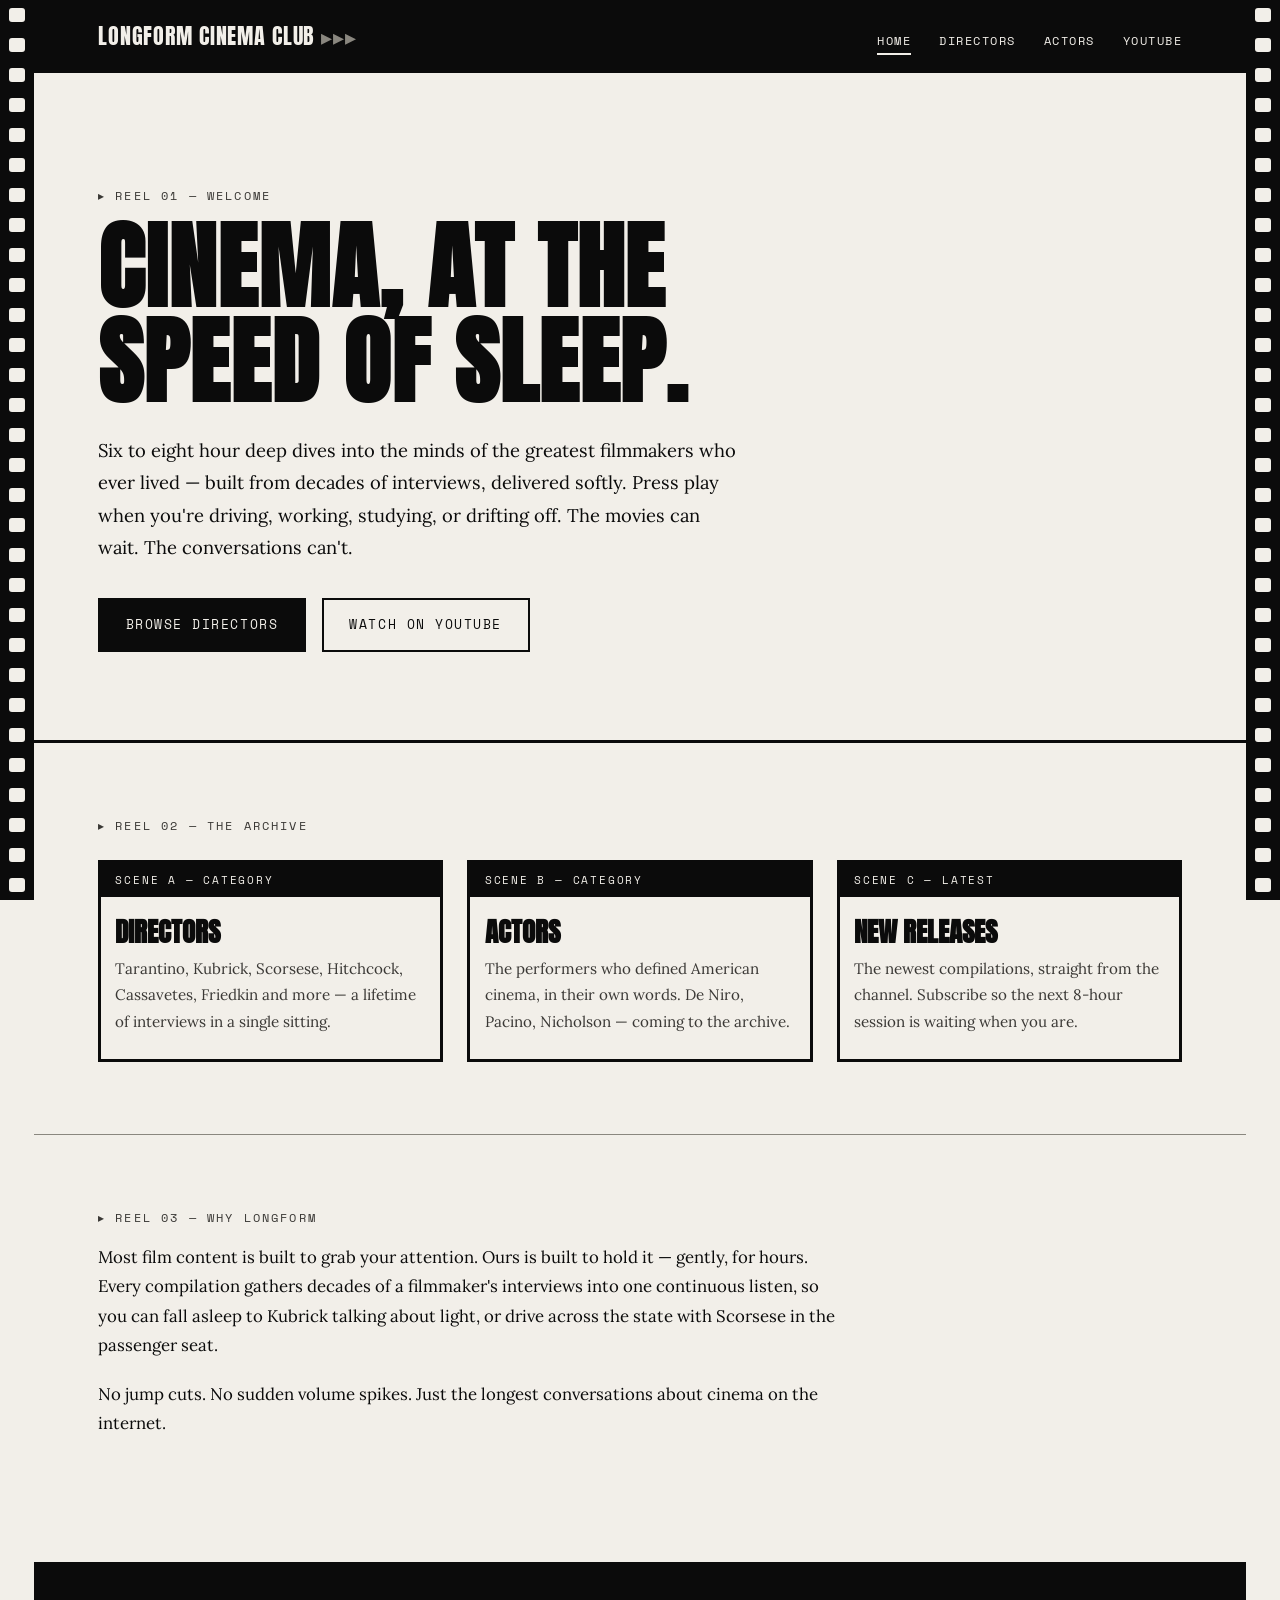
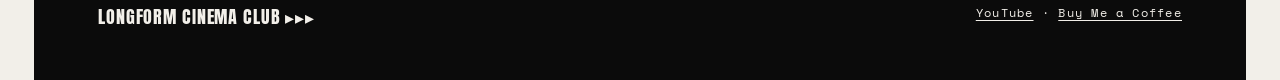
==== index.html @ 90c487da "Initial site commit Co-Authored-By: Claude Sonnet 5 <noreply@anthropic.com>" ====
<!DOCTYPE html>
<html lang="en">
<head>
  <meta charset="UTF-8">
  <meta name="viewport" content="width=device-width, initial-scale=1.0">
  <title>Longform Cinema Club — 6+ Hour Director &amp; Actor Interviews for Sleep, Study &amp; Long Drives</title>
  <meta name="description" content="Longform Cinema Club creates 6–8 hour compilations of film director and actor interviews — softly narrated, perfect for falling asleep, studying, working, or long drives.">
  <link rel="stylesheet" href="css/style.css">
</head>
<body>
  <div class="rail rail-left" aria-hidden="true"></div>
  <div class="rail rail-right" aria-hidden="true"></div>

  <header>
    <a class="wordmark" href="index.html">Longform Cinema Club <span>▸▸▸</span></a>
    <nav aria-label="Main">
      <a href="index.html" aria-current="page">Home</a>
      <a href="directors/index.html">Directors</a>
      <a href="actors/index.html">Actors</a>
      <a href="https://www.youtube.com/@longformcinemaclub">YouTube</a>
    </nav>
  </header>

  <main>
    <section class="hero">
      <span class="slate">Reel 01 — Welcome</span>
      <h1>Cinema, at the speed of sleep.</h1>
      <p class="lede">Six to eight hour deep dives into the minds of the greatest filmmakers who ever lived — built from decades of interviews, delivered softly. Press play when you're driving, working, studying, or drifting off. The movies can wait. The conversations can't.</p>
      <div class="actions">
        <a class="btn solid" href="directors/index.html">Browse Directors</a>
        <a class="btn" href="https://www.youtube.com/@longformcinemaclub">Watch on YouTube</a>
      </div>
    </section>

    <section class="section">
      <span class="slate">Reel 02 — The Archive</span>
      <div class="frame-grid">
        <a class="frame" href="directors/index.html">
          <div class="frame-top">Scene A — Category</div>
          <div class="frame-body">
            <h3>Directors</h3>
            <p>Tarantino, Kubrick, Scorsese, Hitchcock, Cassavetes, Friedkin and more — a lifetime of interviews in a single sitting.</p>
          </div>
        </a>
        <a class="frame" href="actors/index.html">
          <div class="frame-top">Scene B — Category</div>
          <div class="frame-body">
            <h3>Actors</h3>
            <p>The performers who defined American cinema, in their own words. De Niro, Pacino, Nicholson — coming to the archive.</p>
          </div>
        </a>
        <a class="frame" href="https://www.youtube.com/@longformcinemaclub">
          <div class="frame-top">Scene C — Latest</div>
          <div class="frame-body">
            <h3>New Releases</h3>
            <p>The newest compilations, straight from the channel. Subscribe so the next 8-hour session is waiting when you are.</p>
          </div>
        </a>
      </div>
    </section>

    <section class="section">
      <span class="slate">Reel 03 — Why Longform</span>
      <div class="article" style="padding:0; max-width:74ch; margin:0;">
        <p>Most film content is built to grab your attention. Ours is built to hold it — gently, for hours. Every compilation gathers decades of a filmmaker's interviews into one continuous listen, so you can fall asleep to Kubrick talking about light, or drive across the state with Scorsese in the passenger seat.</p>
        <p>No jump cuts. No sudden volume spikes. Just the longest conversations about cinema on the internet.</p>
      </div>
    </section>
  </main>

  <footer>
    <div class="foot-grid">
      <p class="tagline">Longform Cinema Club ▸▸▸</p>
      <p>
        <a href="https://www.youtube.com/@longformcinemaclub">YouTube</a> ·
        <a href="https://buymeacoffee.com/reallysleepyknowledge">Buy Me a Coffee</a>
      </p>
    </div>
  </footer>
</body>
</html>
---- css/style.css ----
/* ============================================
   LONGFORM CINEMA CLUB — style.css
   Black & white. Film strip rails on both edges.
   ============================================ */

@import url('https://fonts.googleapis.com/css2?family=Anton&family=Lora:ital,wght@0,400;0,500;1,400&family=Space+Mono:wght@400;700&display=swap');

:root {
  --black: #0b0b0b;
  --white: #f2efe9;
  --gray: #8a877f;
  --gray-dark: #3a3835;
  --rail-w: 34px;
  --display: 'Anton', sans-serif;
  --body: 'Lora', serif;
  --mono: 'Space Mono', monospace;
}

* { margin: 0; padding: 0; box-sizing: border-box; }

html { scroll-behavior: smooth; }
@media (prefers-reduced-motion: reduce) {
  html { scroll-behavior: auto; }
  * { animation: none !important; transition: none !important; }
}

body {
  background: var(--white);
  color: var(--black);
  font-family: var(--body);
  font-size: 1.05rem;
  line-height: 1.75;
  padding-left: var(--rail-w);
  padding-right: var(--rail-w);
}

/* ---------- Film strip rails ---------- */
.rail {
  position: fixed;
  top: 0; bottom: 0;
  width: var(--rail-w);
  background-color: var(--black);
  background-image: url("data:image/svg+xml,%3Csvg xmlns='http://www.w3.org/2000/svg' width='34' height='30' viewBox='0 0 34 30'%3E%3Crect x='9' y='8' width='16' height='14' rx='3' fill='%23f2efe9'/%3E%3C/svg%3E");
  background-repeat: repeat-y;
  background-position: center top;
  z-index: 100;
}
.rail-left { left: 0; }
.rail-right { right: 0; }

/* ---------- Header ---------- */
header {
  background: var(--black);
  color: var(--white);
  padding: 1.1rem 5vw;
  display: flex;
  align-items: baseline;
  justify-content: space-between;
  flex-wrap: wrap;
  gap: .75rem 2rem;
}
.wordmark {
  font-family: var(--display);
  font-size: 1.35rem;
  letter-spacing: .04em;
  text-transform: uppercase;
  color: var(--white);
  text-decoration: none;
}
.wordmark span { color: var(--gray); }
nav { display: flex; gap: 1.75rem; }
nav a {
  font-family: var(--mono);
  font-size: .78rem;
  letter-spacing: .12em;
  text-transform: uppercase;
  color: var(--white);
  text-decoration: none;
  border-bottom: 2px solid transparent;
  padding-bottom: 2px;
}
nav a:hover, nav a:focus-visible, nav a[aria-current="page"] { border-bottom-color: var(--white); }
a:focus-visible { outline: 2px solid var(--black); outline-offset: 3px; }
header a:focus-visible { outline-color: var(--white); }

/* ---------- Slate label (mono eyebrow) ---------- */
.slate {
  font-family: var(--mono);
  font-size: .75rem;
  letter-spacing: .18em;
  text-transform: uppercase;
  color: var(--gray-dark);
  display: block;
  margin-bottom: .9rem;
}
.slate::before { content: "▸ "; }

/* ---------- Hero ---------- */
.hero {
  padding: clamp(3.5rem, 9vw, 7rem) 5vw clamp(3rem, 7vw, 5.5rem);
  border-bottom: 3px solid var(--black);
}
.hero h1 {
  font-family: var(--display);
  font-size: clamp(2.6rem, 8vw, 6rem);
  line-height: .98;
  text-transform: uppercase;
  letter-spacing: .01em;
  max-width: 14ch;
}
.hero p.lede {
  margin-top: 1.6rem;
  max-width: 58ch;
  font-size: 1.15rem;
}
.hero .actions { margin-top: 2.2rem; display: flex; gap: 1rem; flex-wrap: wrap; }

/* ---------- Buttons ---------- */
.btn {
  font-family: var(--mono);
  font-size: .8rem;
  letter-spacing: .12em;
  text-transform: uppercase;
  text-decoration: none;
  padding: .85rem 1.6rem;
  border: 2px solid var(--black);
  color: var(--black);
  background: transparent;
  display: inline-block;
  transition: background .15s, color .15s;
}
.btn:hover, .btn:focus-visible { background: var(--black); color: var(--white); }
.btn.solid { background: var(--black); color: var(--white); }
.btn.solid:hover, .btn.solid:focus-visible { background: transparent; color: var(--black); }

/* ---------- Frame cards (category + roster) ---------- */
.section { padding: clamp(2.5rem, 6vw, 4.5rem) 5vw; }
.section + .section { border-top: 1px solid var(--gray); }

.frame-grid {
  display: grid;
  grid-template-columns: repeat(auto-fill, minmax(260px, 1fr));
  gap: 1.5rem;
  margin-top: 1.5rem;
}
.frame {
  border: 3px solid var(--black);
  background: var(--white);
  text-decoration: none;
  color: var(--black);
  display: flex;
  flex-direction: column;
  transition: transform .15s;
}
.frame:hover, .frame:focus-visible { transform: translateY(-4px); }
.frame .frame-top {
  background: var(--black);
  color: var(--white);
  font-family: var(--mono);
  font-size: .7rem;
  letter-spacing: .16em;
  text-transform: uppercase;
  padding: .45rem .9rem;
}
.frame .frame-body { padding: 1.3rem .9rem 1.5rem; }
.frame h3 {
  font-family: var(--display);
  font-size: 1.7rem;
  text-transform: uppercase;
  line-height: 1.05;
}
.frame p { margin-top: .6rem; font-size: .95rem; color: var(--gray-dark); }
.frame.soon { opacity: .45; pointer-events: none; }

/* ---------- Director page ---------- */
.video-wrap {
  background: var(--black);
  padding: clamp(1.5rem, 4vw, 3rem) 5vw;
}
.video-frame {
  position: relative;
  aspect-ratio: 16 / 9;
  max-width: 1100px;
  margin: 0 auto;
  border: 3px solid var(--white);
}
.video-frame iframe {
  position: absolute; inset: 0;
  width: 100%; height: 100%;
  border: 0;
}
.video-meta {
  max-width: 1100px;
  margin: 1.2rem auto 0;
  color: var(--white);
  display: flex;
  justify-content: space-between;
  flex-wrap: wrap;
  gap: .5rem 2rem;
  font-family: var(--mono);
  font-size: .78rem;
  letter-spacing: .12em;
  text-transform: uppercase;
}

.article {
  max-width: 74ch;
  margin: 0 auto;
  padding: clamp(2.5rem, 6vw, 4.5rem) 5vw;
}
.article h1, .article h2 {
  font-family: var(--display);
  text-transform: uppercase;
  line-height: 1.05;
}
.article h1 { font-size: clamp(2rem, 5vw, 3.2rem); margin-bottom: 1.2rem; }
.article h2 { font-size: clamp(1.4rem, 3.5vw, 2rem); margin: 2.8rem 0 1rem; }
.article p { margin-bottom: 1.2rem; }
.article a { color: var(--black); }
.article .divider {
  border: 0;
  border-top: 3px solid var(--black);
  width: 80px;
  margin: 2.5rem 0;
}

/* ---------- Footer ---------- */
footer {
  background: var(--black);
  color: var(--white);
  padding: 2.5rem 5vw 3rem;
  margin-top: 2rem;
}
footer .foot-grid {
  display: flex;
  justify-content: space-between;
  flex-wrap: wrap;
  gap: 1.5rem 3rem;
}
footer p, footer a {
  font-family: var(--mono);
  font-size: .78rem;
  letter-spacing: .1em;
  color: var(--white);
}
footer a { text-decoration: underline; text-underline-offset: 3px; }
footer .tagline {
  font-family: var(--display);
  font-size: 1.1rem;
  letter-spacing: .05em;
  text-transform: uppercase;
}

/* ---------- Mobile ---------- */
@media (max-width: 640px) {
  :root { --rail-w: 20px; }
  .rail { background-size: 20px 18px;
    background-image: url("data:image/svg+xml,%3Csvg xmlns='http://www.w3.org/2000/svg' width='20' height='18' viewBox='0 0 20 18'%3E%3Crect x='5' y='5' width='10' height='8' rx='2' fill='%23f2efe9'/%3E%3C/svg%3E");
  }
  nav { gap: 1rem; }
}
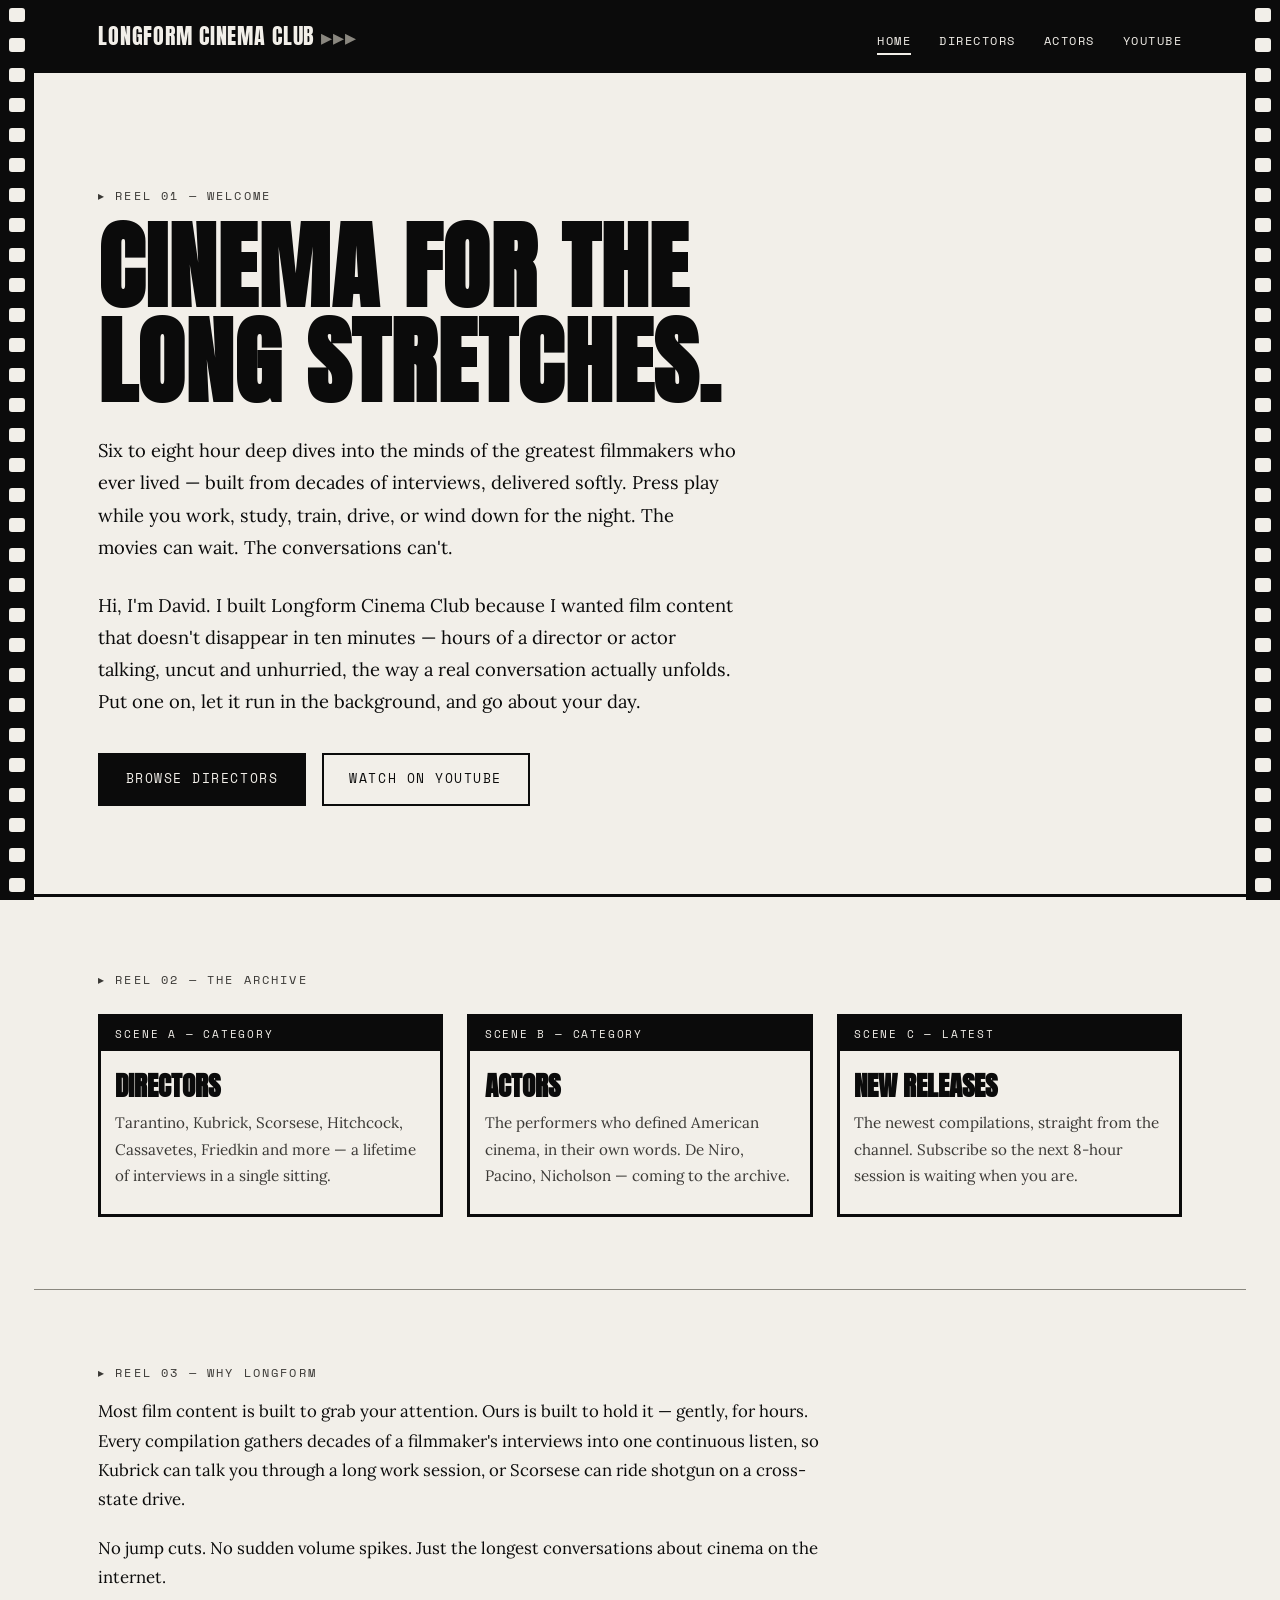
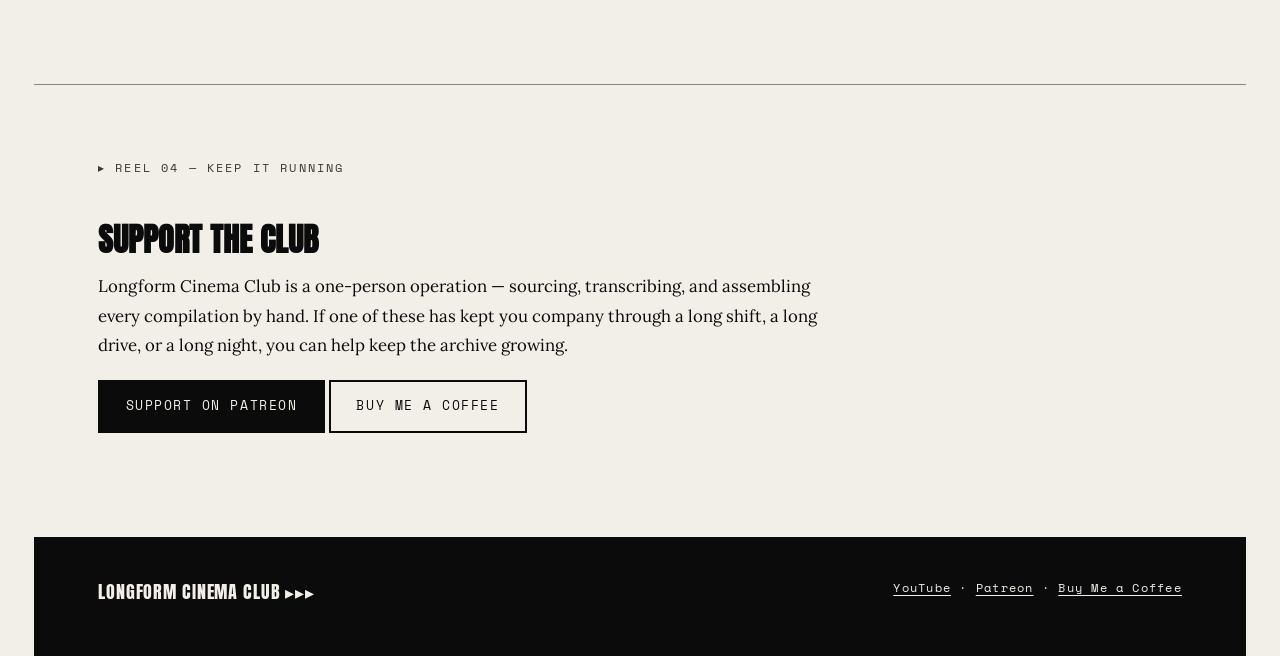
==== commit 2fd841e7: "Wire in real videos, rewrite copy away from sleep-first framing, add support links - Embed real YouT" ====
--- a/index.html
+++ b/index.html
@@ -3,8 +3,8 @@
 <head>
   <meta charset="UTF-8">
   <meta name="viewport" content="width=device-width, initial-scale=1.0">
-  <title>Longform Cinema Club — 6+ Hour Director &amp; Actor Interviews for Sleep, Study &amp; Long Drives</title>
-  <meta name="description" content="Longform Cinema Club creates 6–8 hour compilations of film director and actor interviews — softly narrated, perfect for falling asleep, studying, working, or long drives.">
+  <title>Longform Cinema Club — 6+ Hour Director &amp; Actor Interviews to Work, Study &amp; Drive To</title>
+  <meta name="description" content="Longform Cinema Club creates 6–8 hour compilations of film director and actor interviews — for background listening while you work, study, train, or drive.">
   <link rel="stylesheet" href="css/style.css">
 </head>
 <body>
@@ -24,8 +24,9 @@
   <main>
     <section class="hero">
       <span class="slate">Reel 01 — Welcome</span>
-      <h1>Cinema, at the speed of sleep.</h1>
-      <p class="lede">Six to eight hour deep dives into the minds of the greatest filmmakers who ever lived — built from decades of interviews, delivered softly. Press play when you're driving, working, studying, or drifting off. The movies can wait. The conversations can't.</p>
+      <h1>Cinema for the long stretches.</h1>
+      <p class="lede">Six to eight hour deep dives into the minds of the greatest filmmakers who ever lived — built from decades of interviews, delivered softly. Press play while you work, study, train, drive, or wind down for the night. The movies can wait. The conversations can't.</p>
+      <p class="lede">Hi, I'm David. I built Longform Cinema Club because I wanted film content that doesn't disappear in ten minutes — hours of a director or actor talking, uncut and unhurried, the way a real conversation actually unfolds. Put one on, let it run in the background, and go about your day.</p>
       <div class="actions">
         <a class="btn solid" href="directors/index.html">Browse Directors</a>
         <a class="btn" href="https://www.youtube.com/@longformcinemaclub">Watch on YouTube</a>
@@ -62,8 +63,20 @@
     <section class="section">
       <span class="slate">Reel 03 — Why Longform</span>
       <div class="article" style="padding:0; max-width:74ch; margin:0;">
-        <p>Most film content is built to grab your attention. Ours is built to hold it — gently, for hours. Every compilation gathers decades of a filmmaker's interviews into one continuous listen, so you can fall asleep to Kubrick talking about light, or drive across the state with Scorsese in the passenger seat.</p>
+        <p>Most film content is built to grab your attention. Ours is built to hold it — gently, for hours. Every compilation gathers decades of a filmmaker's interviews into one continuous listen, so Kubrick can talk you through a long work session, or Scorsese can ride shotgun on a cross-state drive.</p>
         <p>No jump cuts. No sudden volume spikes. Just the longest conversations about cinema on the internet.</p>
+      </div>
+    </section>
+
+    <section class="section">
+      <span class="slate">Reel 04 — Keep It Running</span>
+      <div class="article" style="padding:0; max-width:74ch; margin:0;">
+        <h2>Support the Club</h2>
+        <p>Longform Cinema Club is a one-person operation — sourcing, transcribing, and assembling every compilation by hand. If one of these has kept you company through a long shift, a long drive, or a long night, you can help keep the archive growing.</p>
+        <div class="actions">
+          <a class="btn solid" href="https://www.patreon.com/c/LongformCinemaClub">Support on Patreon</a>
+          <a class="btn" href="https://buymeacoffee.com/reallysleepyknowledge">Buy Me a Coffee</a>
+        </div>
       </div>
     </section>
   </main>
@@ -73,6 +86,7 @@
       <p class="tagline">Longform Cinema Club ▸▸▸</p>
       <p>
         <a href="https://www.youtube.com/@longformcinemaclub">YouTube</a> ·
+        <a href="https://www.patreon.com/c/LongformCinemaClub">Patreon</a> ·
         <a href="https://buymeacoffee.com/reallysleepyknowledge">Buy Me a Coffee</a>
       </p>
     </div>
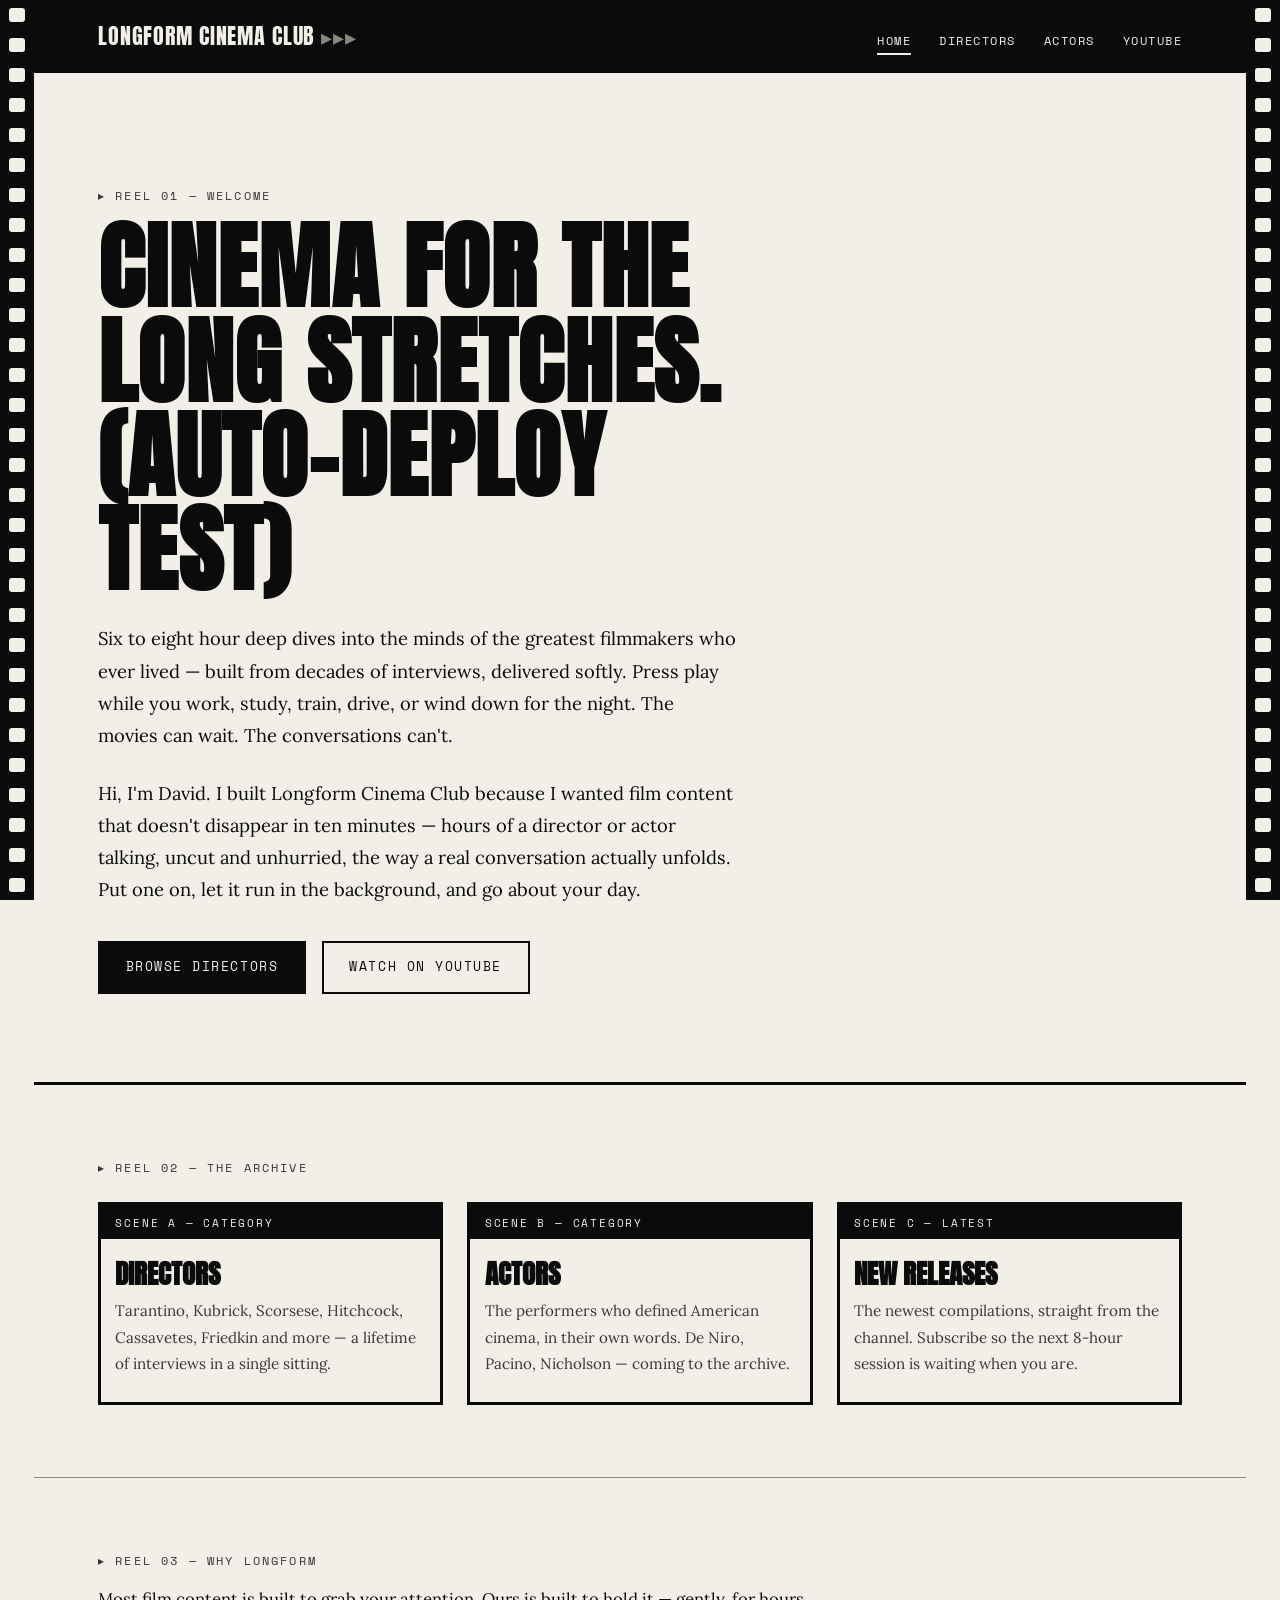
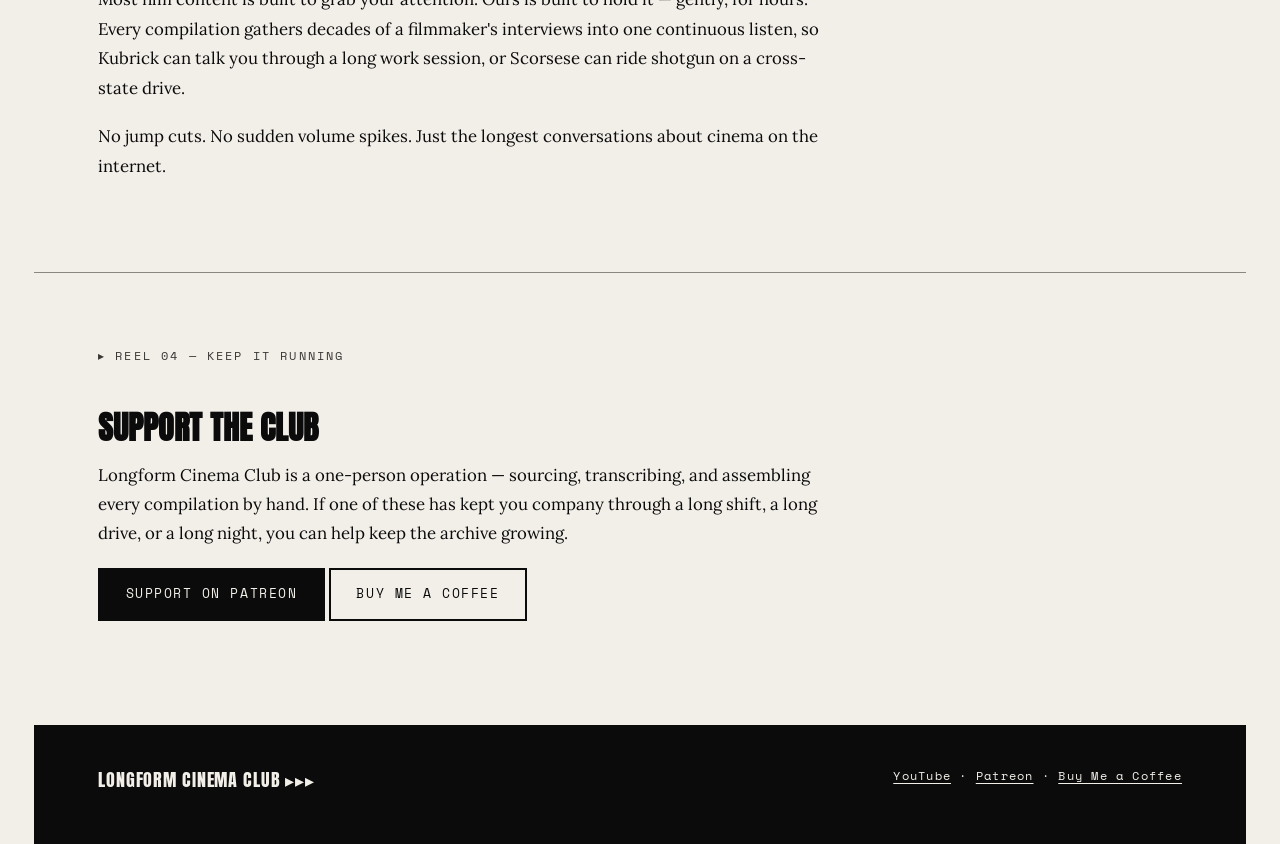
==== commit 1991c1e2: "Test: temporary auto-deploy check on homepage headline Co-Authored-By: Claude Sonnet 5 <noreply@anth" ====
--- a/index.html
+++ b/index.html
@@ -24,7 +24,7 @@
   <main>
     <section class="hero">
       <span class="slate">Reel 01 — Welcome</span>
-      <h1>Cinema for the long stretches.</h1>
+      <h1>Cinema for the long stretches. (auto-deploy test)</h1>
       <p class="lede">Six to eight hour deep dives into the minds of the greatest filmmakers who ever lived — built from decades of interviews, delivered softly. Press play while you work, study, train, drive, or wind down for the night. The movies can wait. The conversations can't.</p>
       <p class="lede">Hi, I'm David. I built Longform Cinema Club because I wanted film content that doesn't disappear in ten minutes — hours of a director or actor talking, uncut and unhurried, the way a real conversation actually unfolds. Put one on, let it run in the background, and go about your day.</p>
       <div class="actions">
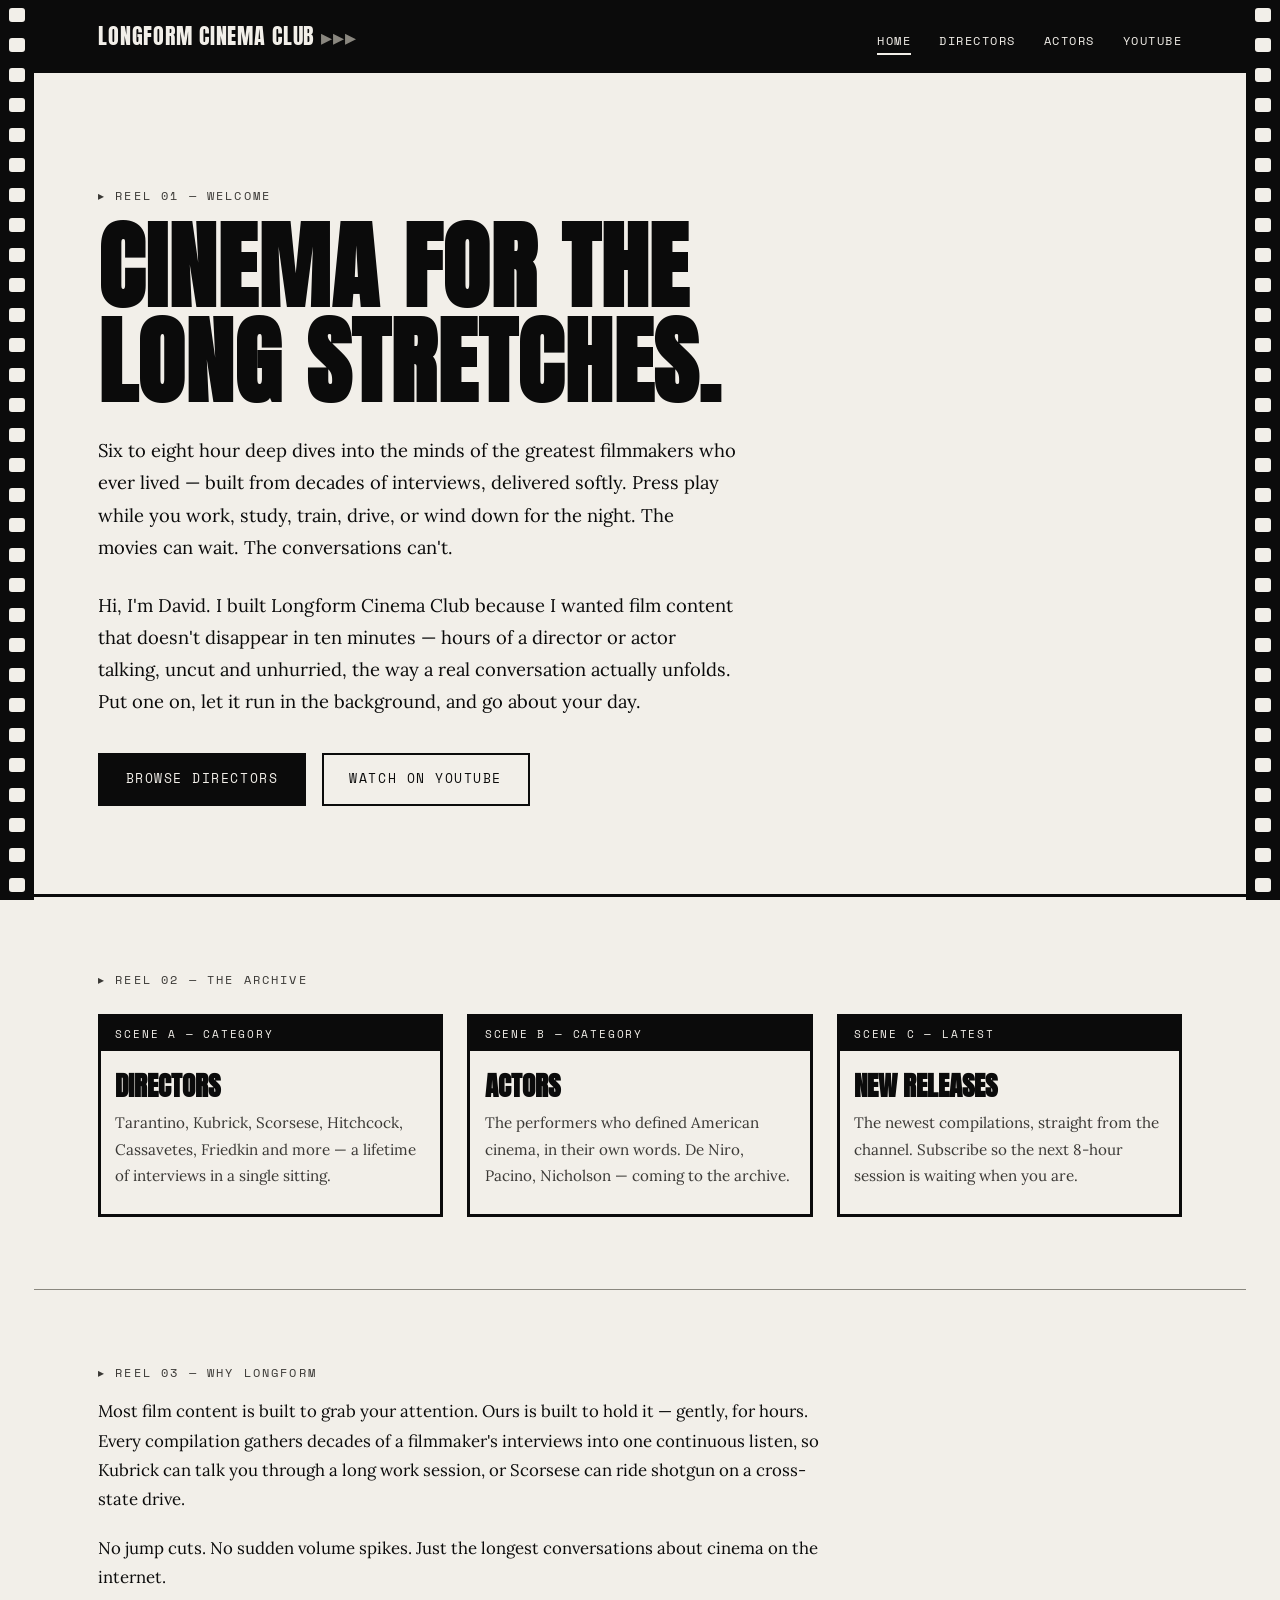
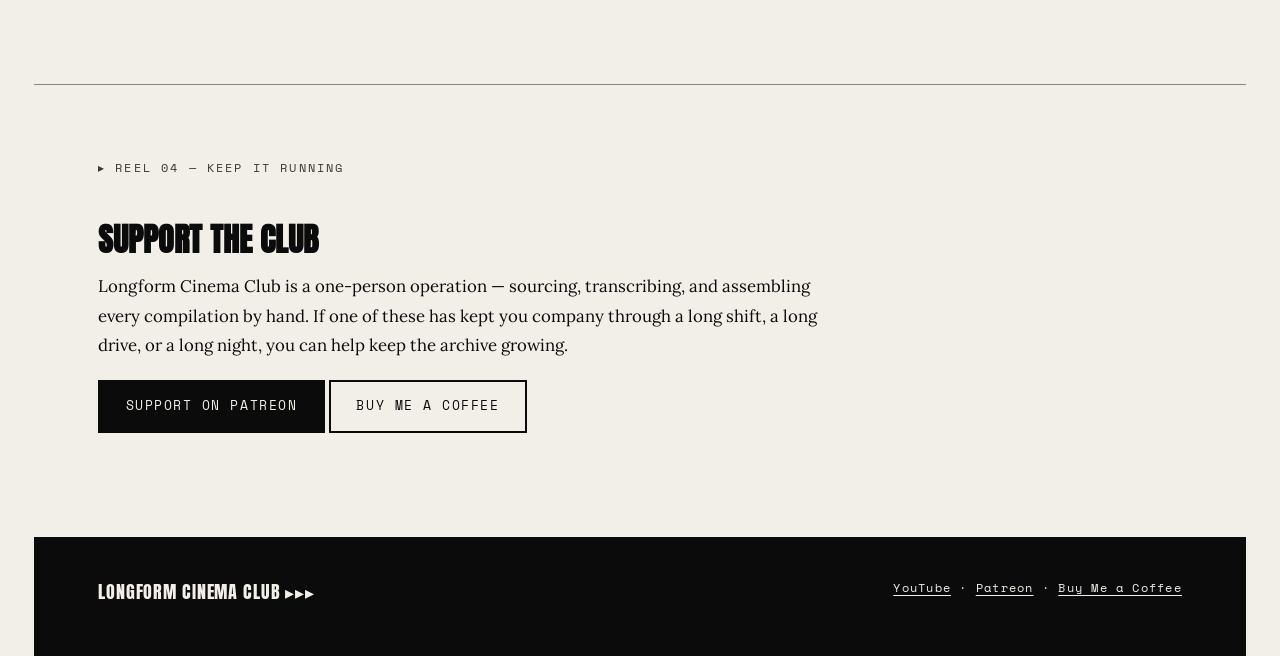
==== commit b220b1ef: "Revert auto-deploy test text Co-Authored-By: Claude Sonnet 5 <noreply@anthropic.com>" ====
--- a/index.html
+++ b/index.html
@@ -24,7 +24,7 @@
   <main>
     <section class="hero">
       <span class="slate">Reel 01 — Welcome</span>
-      <h1>Cinema for the long stretches. (auto-deploy test)</h1>
+      <h1>Cinema for the long stretches.</h1>
       <p class="lede">Six to eight hour deep dives into the minds of the greatest filmmakers who ever lived — built from decades of interviews, delivered softly. Press play while you work, study, train, drive, or wind down for the night. The movies can wait. The conversations can't.</p>
       <p class="lede">Hi, I'm David. I built Longform Cinema Club because I wanted film content that doesn't disappear in ten minutes — hours of a director or actor talking, uncut and unhurried, the way a real conversation actually unfolds. Put one on, let it run in the background, and go about your day.</p>
       <div class="actions">
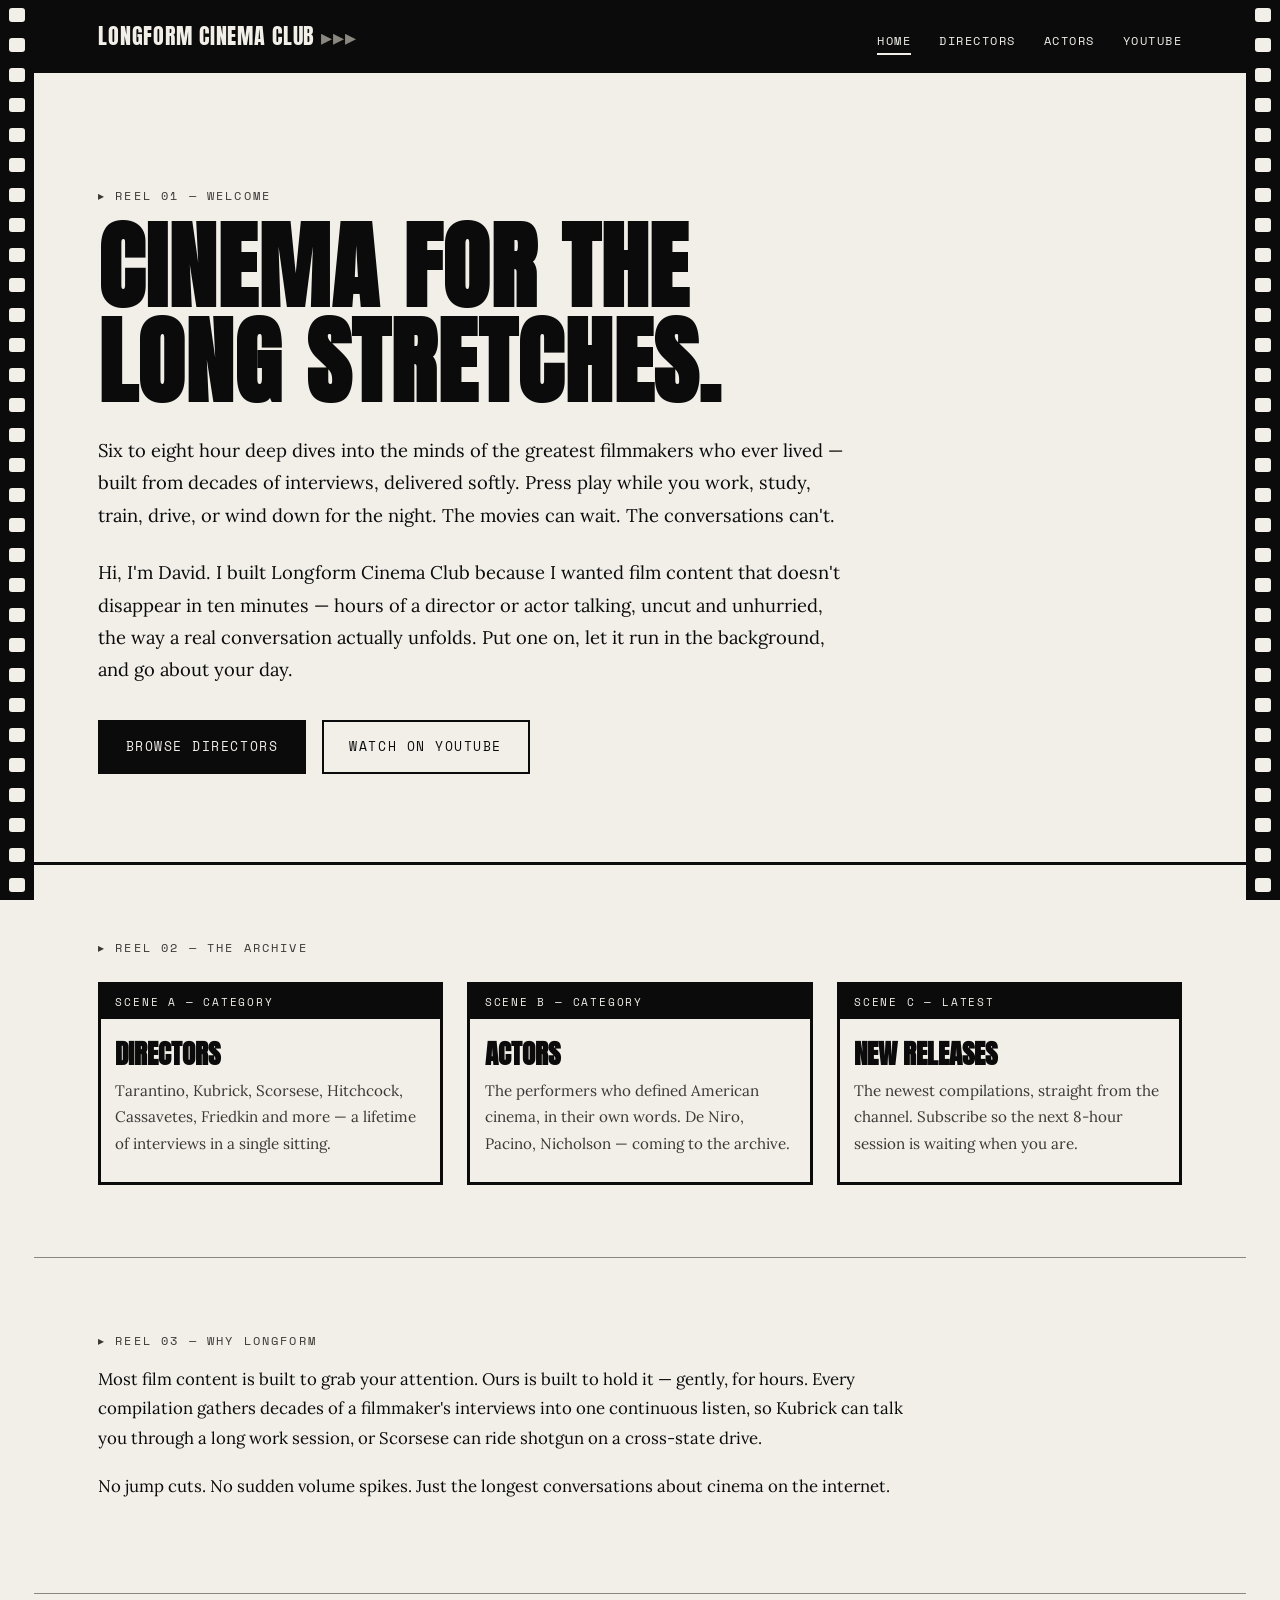
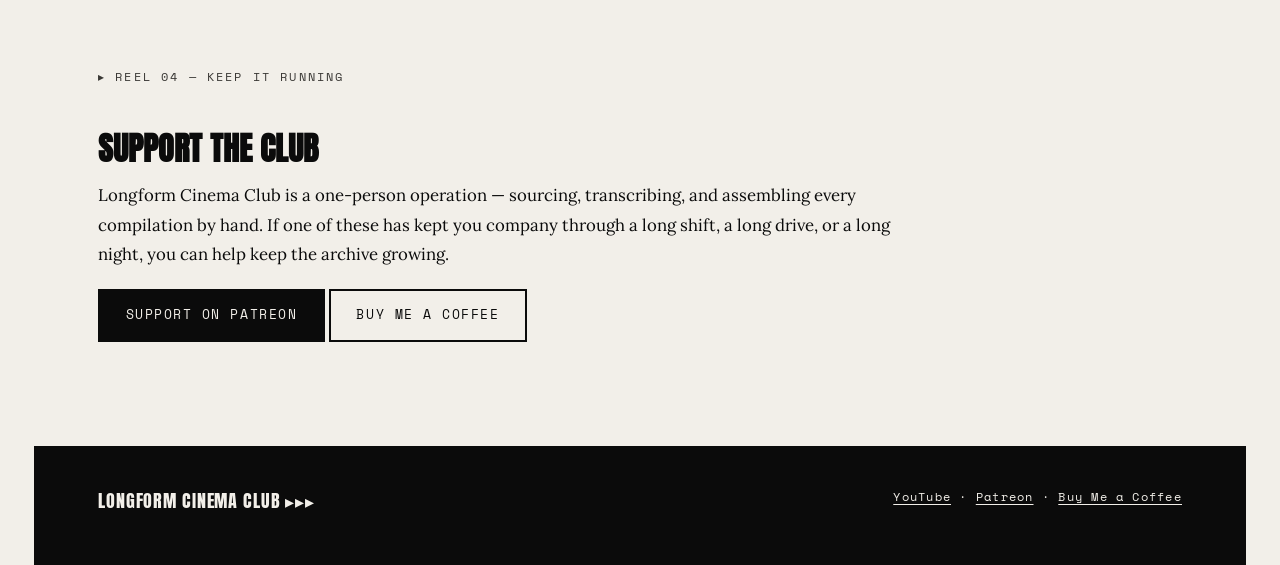
==== commit 9df19603: "Widen desktop layout, add film reel favicon - Increase video-frame, article, and hero lede max-width" ====
--- a/index.html
+++ b/index.html
@@ -5,6 +5,7 @@
   <meta name="viewport" content="width=device-width, initial-scale=1.0">
   <title>Longform Cinema Club — 6+ Hour Director &amp; Actor Interviews to Work, Study &amp; Drive To</title>
   <meta name="description" content="Longform Cinema Club creates 6–8 hour compilations of film director and actor interviews — for background listening while you work, study, train, or drive.">
+  <link rel="icon" type="image/svg+xml" href="/favicon.svg">
   <link rel="stylesheet" href="css/style.css">
 </head>
 <body>
@@ -62,7 +63,7 @@
 
     <section class="section">
       <span class="slate">Reel 03 — Why Longform</span>
-      <div class="article" style="padding:0; max-width:74ch; margin:0;">
+      <div class="article" style="padding:0; max-width:82ch; margin:0;">
         <p>Most film content is built to grab your attention. Ours is built to hold it — gently, for hours. Every compilation gathers decades of a filmmaker's interviews into one continuous listen, so Kubrick can talk you through a long work session, or Scorsese can ride shotgun on a cross-state drive.</p>
         <p>No jump cuts. No sudden volume spikes. Just the longest conversations about cinema on the internet.</p>
       </div>
@@ -70,7 +71,7 @@
 
     <section class="section">
       <span class="slate">Reel 04 — Keep It Running</span>
-      <div class="article" style="padding:0; max-width:74ch; margin:0;">
+      <div class="article" style="padding:0; max-width:82ch; margin:0;">
         <h2>Support the Club</h2>
         <p>Longform Cinema Club is a one-person operation — sourcing, transcribing, and assembling every compilation by hand. If one of these has kept you company through a long shift, a long drive, or a long night, you can help keep the archive growing.</p>
         <div class="actions">
--- a/css/style.css
+++ b/css/style.css
@@ -110,7 +110,7 @@
 }
 .hero p.lede {
   margin-top: 1.6rem;
-  max-width: 58ch;
+  max-width: 68ch;
   font-size: 1.15rem;
 }
 .hero .actions { margin-top: 2.2rem; display: flex; gap: 1rem; flex-wrap: wrap; }
@@ -180,7 +180,7 @@
 .video-frame {
   position: relative;
   aspect-ratio: 16 / 9;
-  max-width: 1100px;
+  max-width: 1600px;
   margin: 0 auto;
   border: 3px solid var(--white);
 }
@@ -190,7 +190,7 @@
   border: 0;
 }
 .video-meta {
-  max-width: 1100px;
+  max-width: 1600px;
   margin: 1.2rem auto 0;
   color: var(--white);
   display: flex;
@@ -204,7 +204,7 @@
 }
 
 .article {
-  max-width: 74ch;
+  max-width: 82ch;
   margin: 0 auto;
   padding: clamp(2.5rem, 6vw, 4.5rem) 5vw;
 }
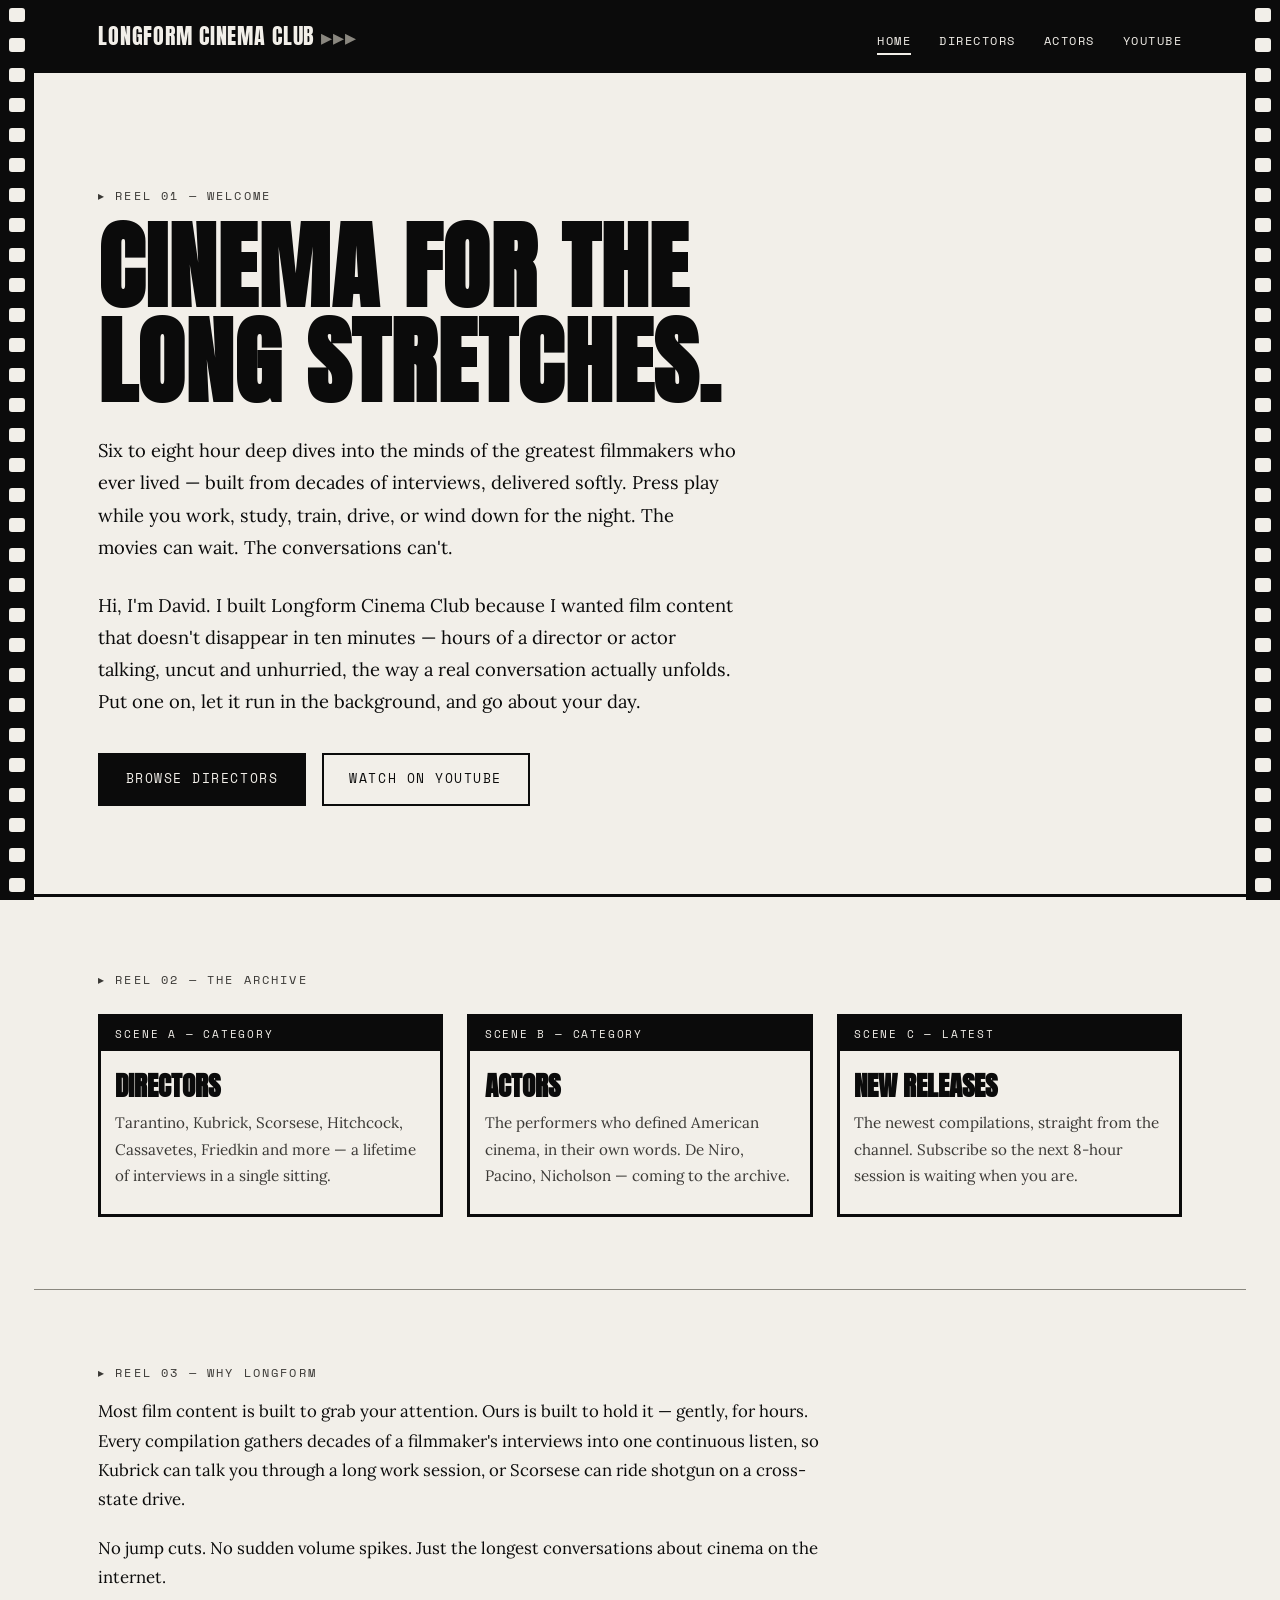
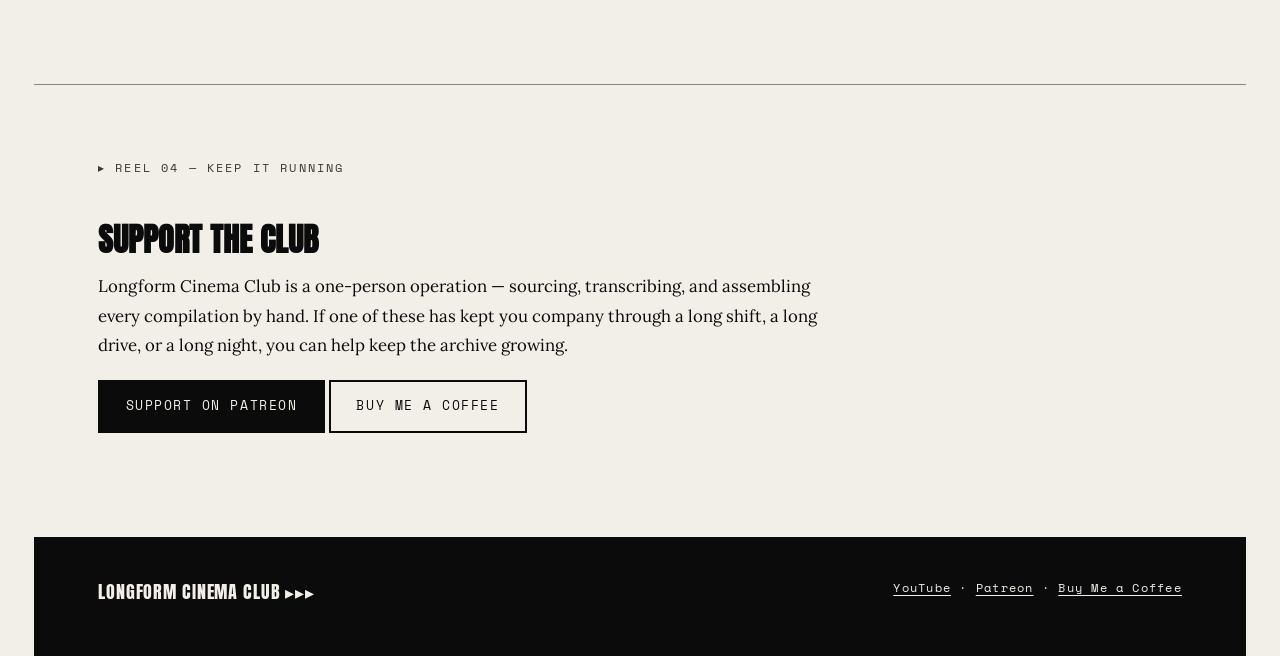
==== commit 4633ca2e: "Revert "Widen desktop layout, add film reel favicon" This reverts commit 9df19603c20fb4066a62247f032" ====
--- a/index.html
+++ b/index.html
@@ -5,7 +5,6 @@
   <meta name="viewport" content="width=device-width, initial-scale=1.0">
   <title>Longform Cinema Club — 6+ Hour Director &amp; Actor Interviews to Work, Study &amp; Drive To</title>
   <meta name="description" content="Longform Cinema Club creates 6–8 hour compilations of film director and actor interviews — for background listening while you work, study, train, or drive.">
-  <link rel="icon" type="image/svg+xml" href="/favicon.svg">
   <link rel="stylesheet" href="css/style.css">
 </head>
 <body>
@@ -63,7 +62,7 @@
 
     <section class="section">
       <span class="slate">Reel 03 — Why Longform</span>
-      <div class="article" style="padding:0; max-width:82ch; margin:0;">
+      <div class="article" style="padding:0; max-width:74ch; margin:0;">
         <p>Most film content is built to grab your attention. Ours is built to hold it — gently, for hours. Every compilation gathers decades of a filmmaker's interviews into one continuous listen, so Kubrick can talk you through a long work session, or Scorsese can ride shotgun on a cross-state drive.</p>
         <p>No jump cuts. No sudden volume spikes. Just the longest conversations about cinema on the internet.</p>
       </div>
@@ -71,7 +70,7 @@
 
     <section class="section">
       <span class="slate">Reel 04 — Keep It Running</span>
-      <div class="article" style="padding:0; max-width:82ch; margin:0;">
+      <div class="article" style="padding:0; max-width:74ch; margin:0;">
         <h2>Support the Club</h2>
         <p>Longform Cinema Club is a one-person operation — sourcing, transcribing, and assembling every compilation by hand. If one of these has kept you company through a long shift, a long drive, or a long night, you can help keep the archive growing.</p>
         <div class="actions">
--- a/css/style.css
+++ b/css/style.css
@@ -110,7 +110,7 @@
 }
 .hero p.lede {
   margin-top: 1.6rem;
-  max-width: 68ch;
+  max-width: 58ch;
   font-size: 1.15rem;
 }
 .hero .actions { margin-top: 2.2rem; display: flex; gap: 1rem; flex-wrap: wrap; }
@@ -180,7 +180,7 @@
 .video-frame {
   position: relative;
   aspect-ratio: 16 / 9;
-  max-width: 1600px;
+  max-width: 1100px;
   margin: 0 auto;
   border: 3px solid var(--white);
 }
@@ -190,7 +190,7 @@
   border: 0;
 }
 .video-meta {
-  max-width: 1600px;
+  max-width: 1100px;
   margin: 1.2rem auto 0;
   color: var(--white);
   display: flex;
@@ -204,7 +204,7 @@
 }
 
 .article {
-  max-width: 82ch;
+  max-width: 74ch;
   margin: 0 auto;
   padding: clamp(2.5rem, 6vw, 4.5rem) 5vw;
 }
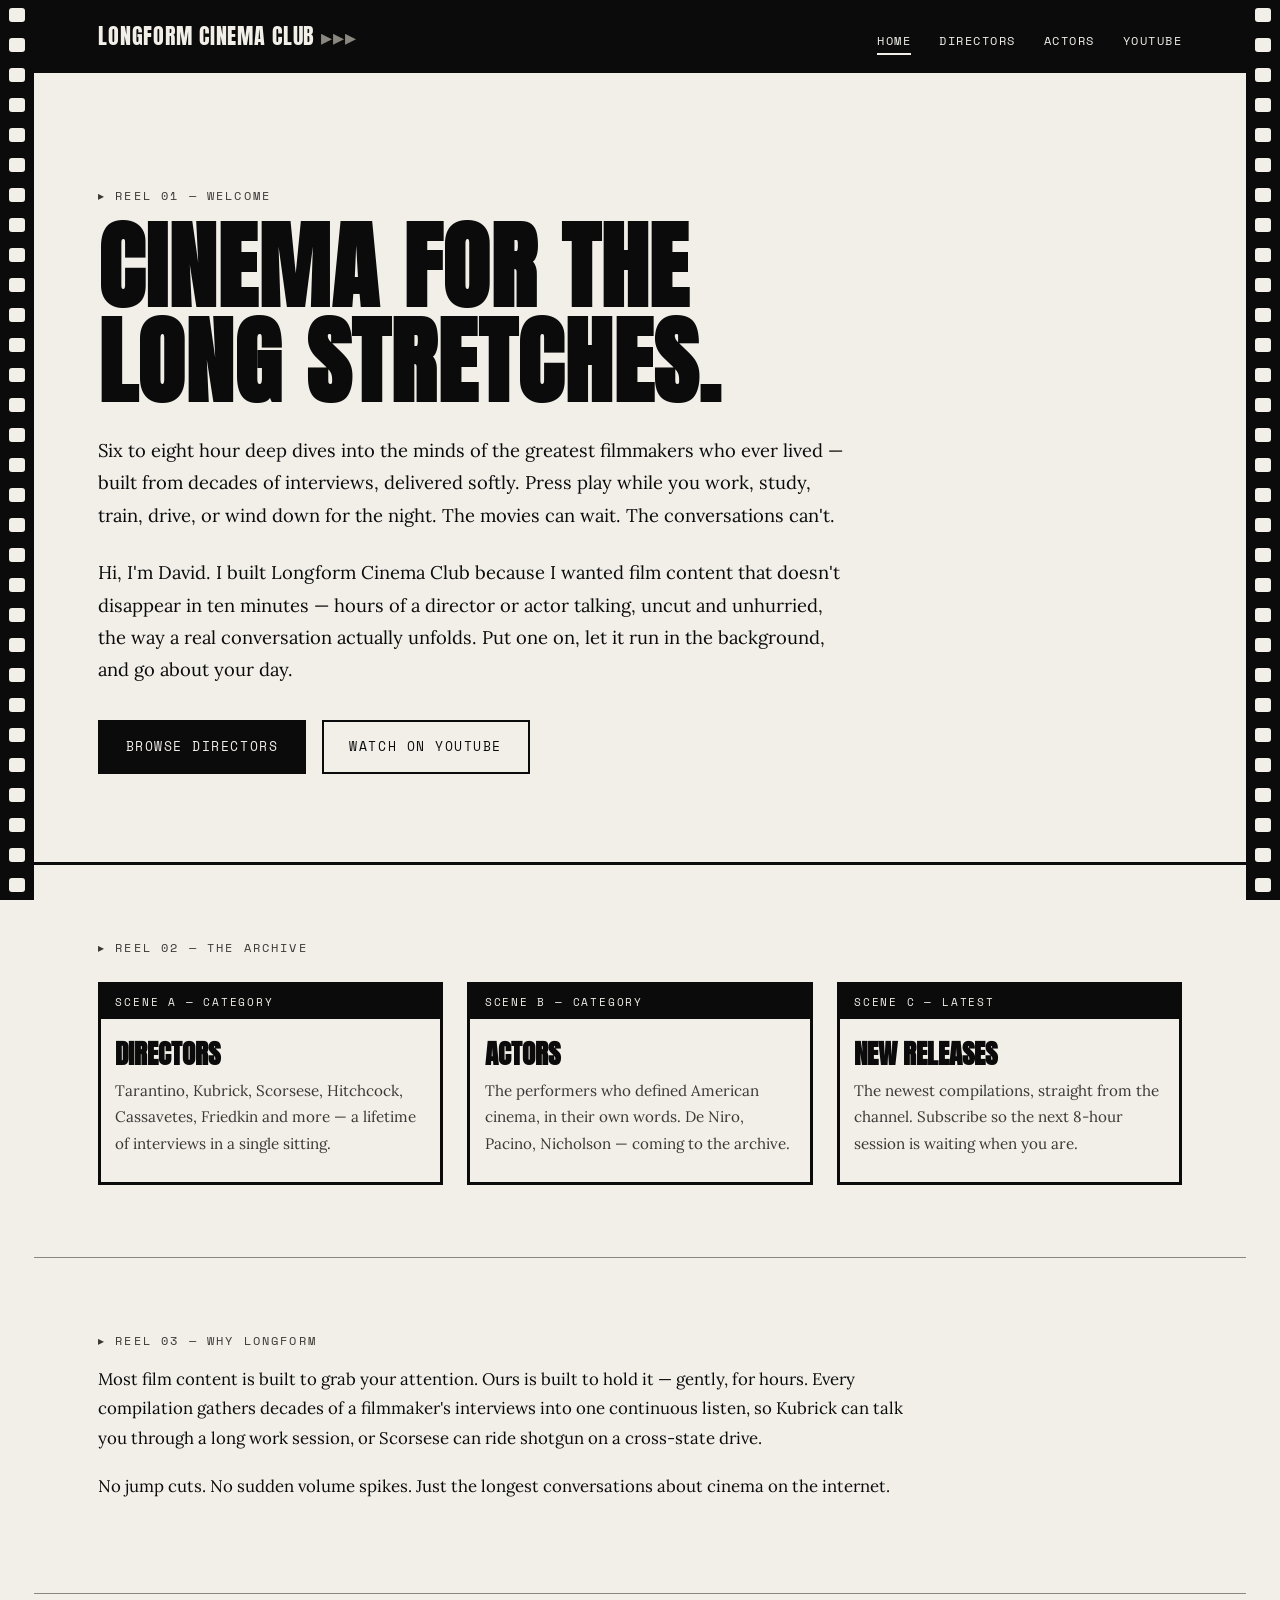
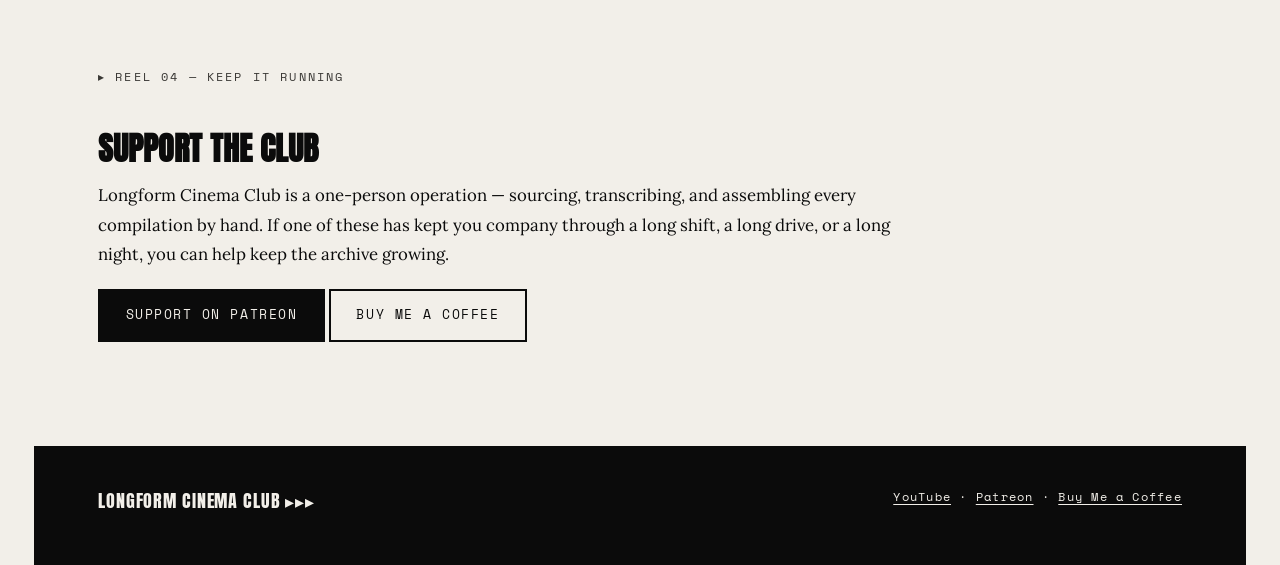
==== commit 77f0ccf8: "Reapply "Widen desktop layout, add film reel favicon" This reverts commit 4633ca2e62e5b5a4d5b93bcf7e" ====
--- a/index.html
+++ b/index.html
@@ -5,6 +5,7 @@
   <meta name="viewport" content="width=device-width, initial-scale=1.0">
   <title>Longform Cinema Club — 6+ Hour Director &amp; Actor Interviews to Work, Study &amp; Drive To</title>
   <meta name="description" content="Longform Cinema Club creates 6–8 hour compilations of film director and actor interviews — for background listening while you work, study, train, or drive.">
+  <link rel="icon" type="image/svg+xml" href="/favicon.svg">
   <link rel="stylesheet" href="css/style.css">
 </head>
 <body>
@@ -62,7 +63,7 @@
 
     <section class="section">
       <span class="slate">Reel 03 — Why Longform</span>
-      <div class="article" style="padding:0; max-width:74ch; margin:0;">
+      <div class="article" style="padding:0; max-width:82ch; margin:0;">
         <p>Most film content is built to grab your attention. Ours is built to hold it — gently, for hours. Every compilation gathers decades of a filmmaker's interviews into one continuous listen, so Kubrick can talk you through a long work session, or Scorsese can ride shotgun on a cross-state drive.</p>
         <p>No jump cuts. No sudden volume spikes. Just the longest conversations about cinema on the internet.</p>
       </div>
@@ -70,7 +71,7 @@
 
     <section class="section">
       <span class="slate">Reel 04 — Keep It Running</span>
-      <div class="article" style="padding:0; max-width:74ch; margin:0;">
+      <div class="article" style="padding:0; max-width:82ch; margin:0;">
         <h2>Support the Club</h2>
         <p>Longform Cinema Club is a one-person operation — sourcing, transcribing, and assembling every compilation by hand. If one of these has kept you company through a long shift, a long drive, or a long night, you can help keep the archive growing.</p>
         <div class="actions">
--- a/css/style.css
+++ b/css/style.css
@@ -110,7 +110,7 @@
 }
 .hero p.lede {
   margin-top: 1.6rem;
-  max-width: 58ch;
+  max-width: 68ch;
   font-size: 1.15rem;
 }
 .hero .actions { margin-top: 2.2rem; display: flex; gap: 1rem; flex-wrap: wrap; }
@@ -180,7 +180,7 @@
 .video-frame {
   position: relative;
   aspect-ratio: 16 / 9;
-  max-width: 1100px;
+  max-width: 1600px;
   margin: 0 auto;
   border: 3px solid var(--white);
 }
@@ -190,7 +190,7 @@
   border: 0;
 }
 .video-meta {
-  max-width: 1100px;
+  max-width: 1600px;
   margin: 1.2rem auto 0;
   color: var(--white);
   display: flex;
@@ -204,7 +204,7 @@
 }
 
 .article {
-  max-width: 74ch;
+  max-width: 82ch;
   margin: 0 auto;
   padding: clamp(2.5rem, 6vw, 4.5rem) 5vw;
 }
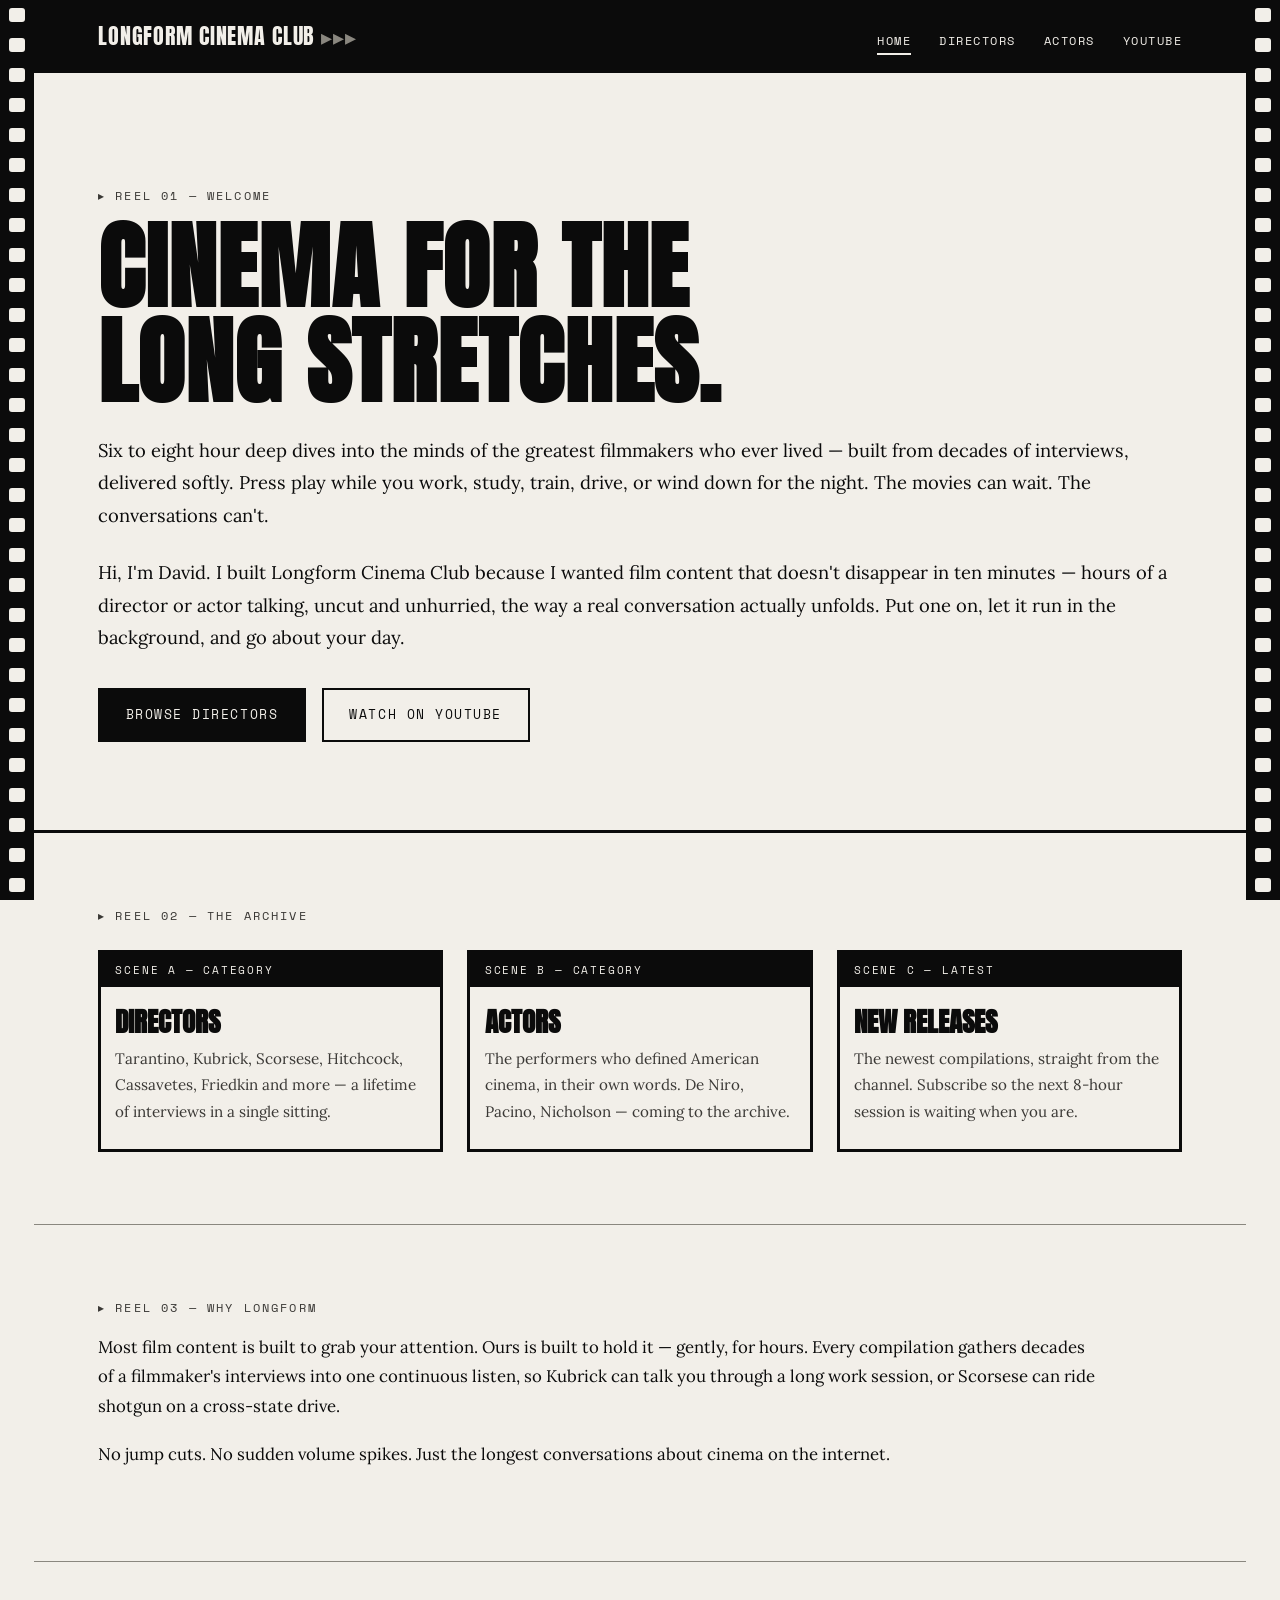
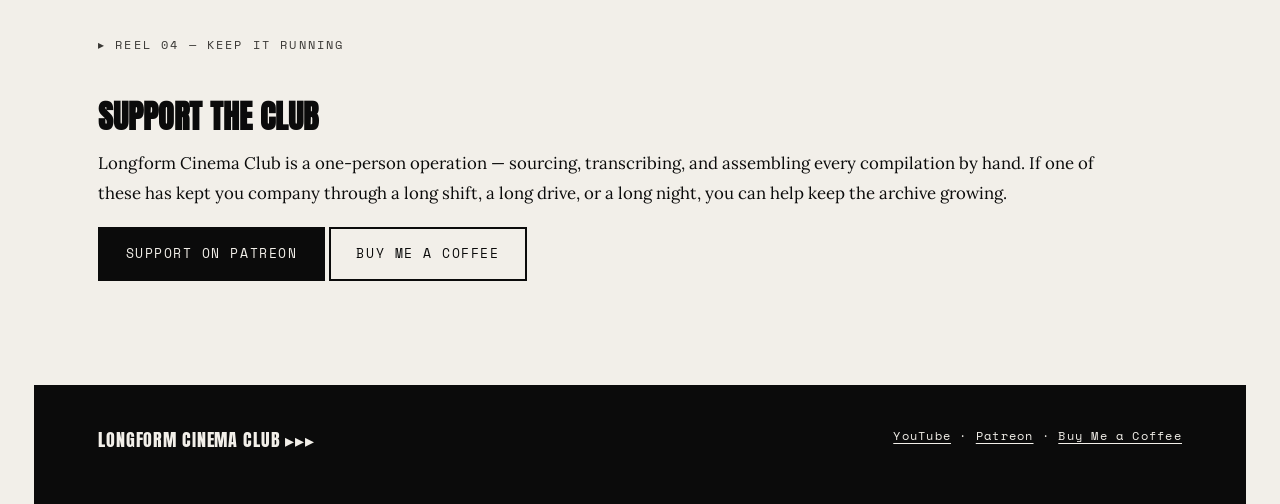
==== commit 62e28a53: "Fix homepage width: auto-fit grid, wider paragraph max-widths frame-grid was using auto-fill, which " ====
--- a/index.html
+++ b/index.html
@@ -63,7 +63,7 @@
 
     <section class="section">
       <span class="slate">Reel 03 — Why Longform</span>
-      <div class="article" style="padding:0; max-width:82ch; margin:0;">
+      <div class="article" style="padding:0; max-width:100ch; margin:0;">
         <p>Most film content is built to grab your attention. Ours is built to hold it — gently, for hours. Every compilation gathers decades of a filmmaker's interviews into one continuous listen, so Kubrick can talk you through a long work session, or Scorsese can ride shotgun on a cross-state drive.</p>
         <p>No jump cuts. No sudden volume spikes. Just the longest conversations about cinema on the internet.</p>
       </div>
@@ -71,7 +71,7 @@
 
     <section class="section">
       <span class="slate">Reel 04 — Keep It Running</span>
-      <div class="article" style="padding:0; max-width:82ch; margin:0;">
+      <div class="article" style="padding:0; max-width:100ch; margin:0;">
         <h2>Support the Club</h2>
         <p>Longform Cinema Club is a one-person operation — sourcing, transcribing, and assembling every compilation by hand. If one of these has kept you company through a long shift, a long drive, or a long night, you can help keep the archive growing.</p>
         <div class="actions">
--- a/css/style.css
+++ b/css/style.css
@@ -110,7 +110,7 @@
 }
 .hero p.lede {
   margin-top: 1.6rem;
-  max-width: 68ch;
+  max-width: 100ch;
   font-size: 1.15rem;
 }
 .hero .actions { margin-top: 2.2rem; display: flex; gap: 1rem; flex-wrap: wrap; }
@@ -139,7 +139,7 @@
 
 .frame-grid {
   display: grid;
-  grid-template-columns: repeat(auto-fill, minmax(260px, 1fr));
+  grid-template-columns: repeat(auto-fit, minmax(260px, 1fr));
   gap: 1.5rem;
   margin-top: 1.5rem;
 }
